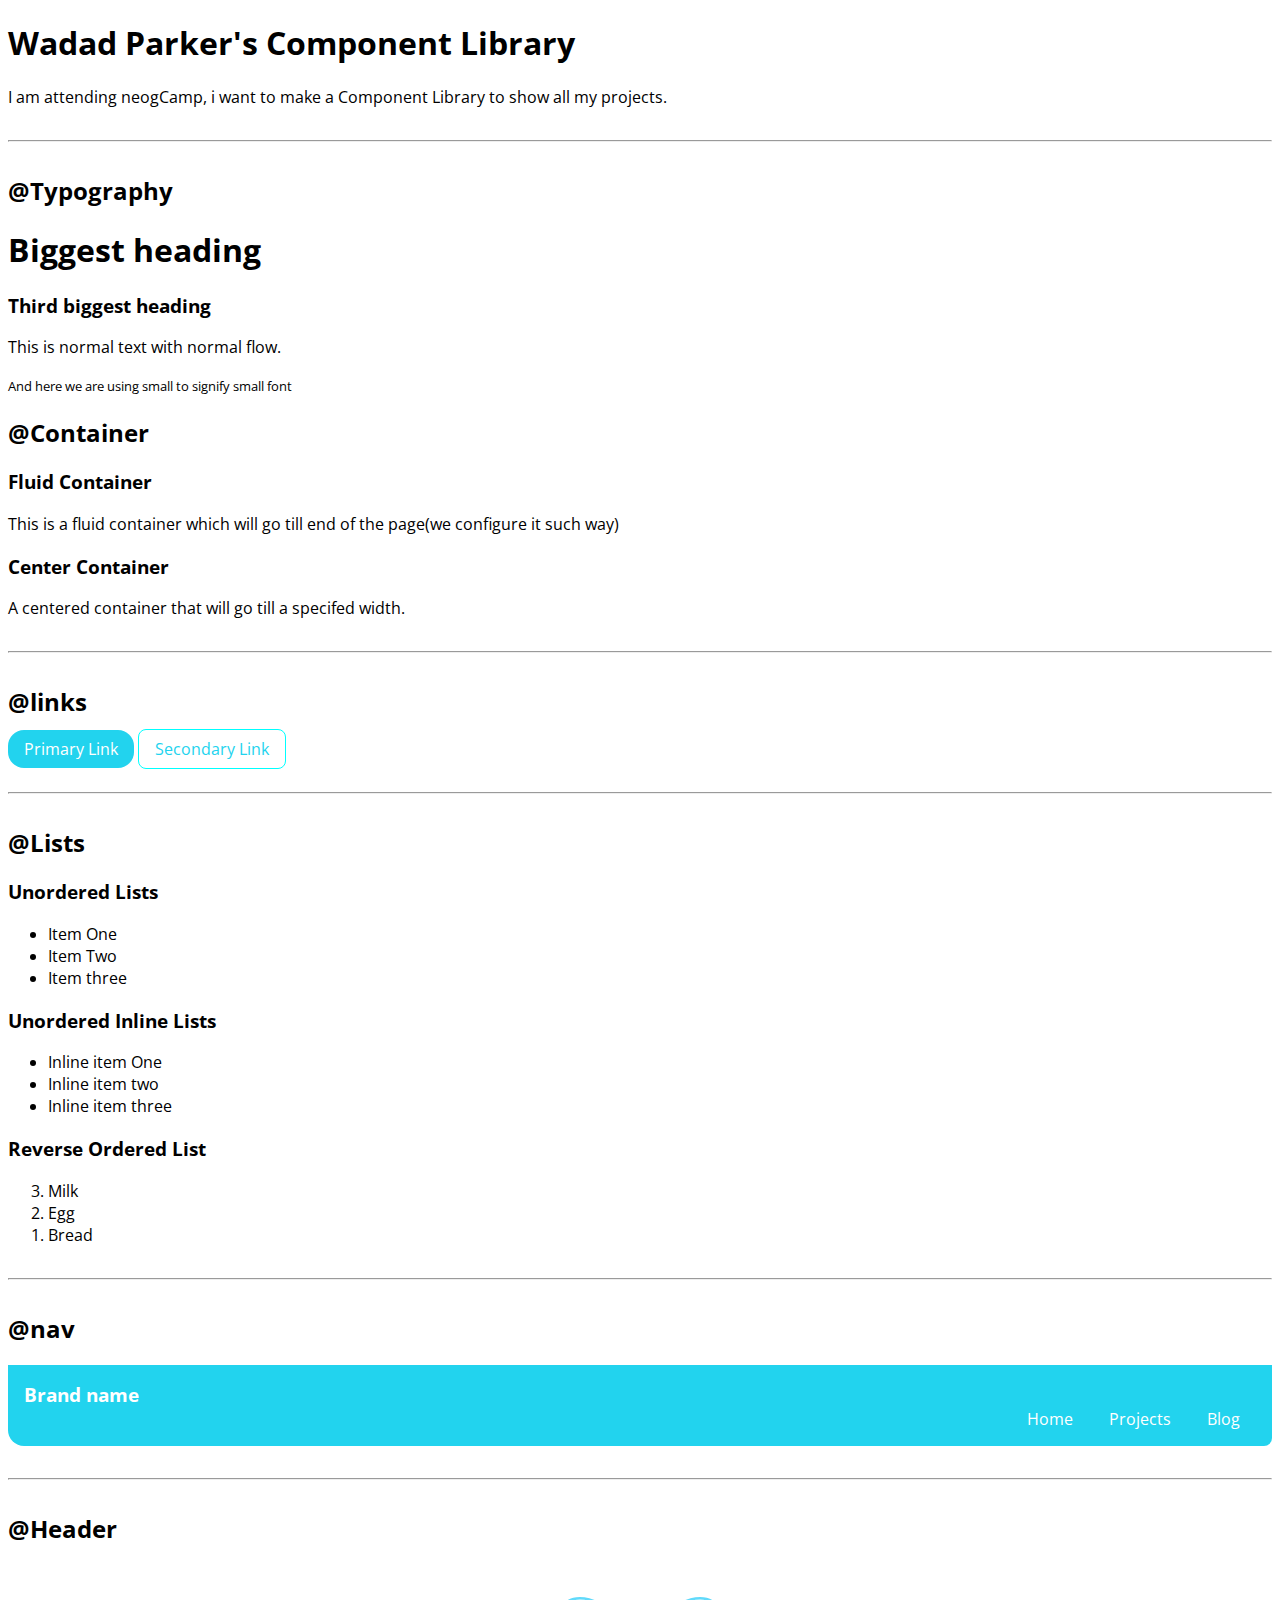
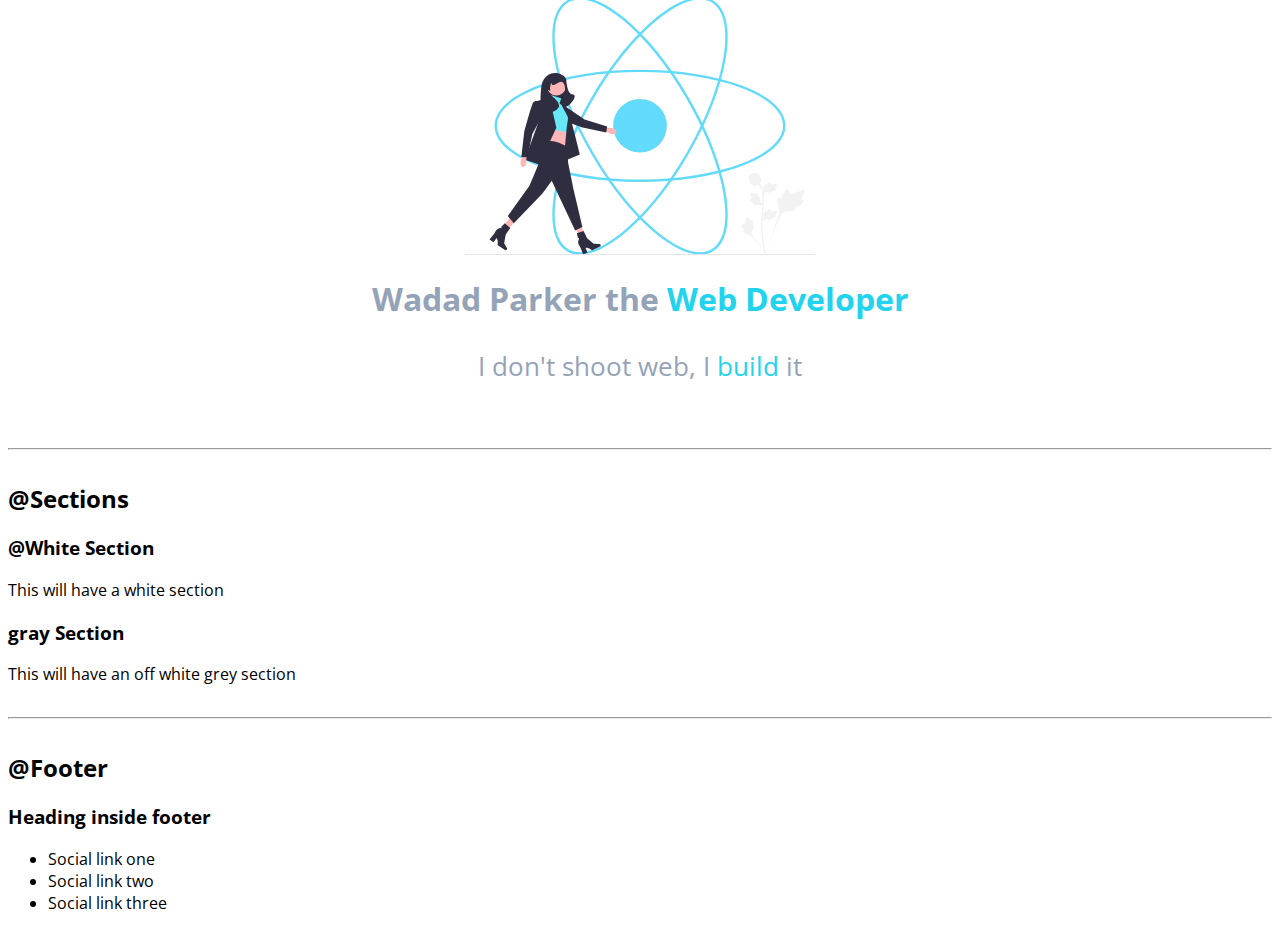
==== index.html @ 49576b52 "style: nav,header,links" ====
<!DOCTYPE html>
<html lang="en">

<head>
    <meta charset="UTF-8">
    <meta http-equiv="X-UA-Compatible" content="IE=edge">
    <meta name="viewport" content="width=device-width, initial-scale=1.0">
    <title>Component Library</title>
    <!-- Css style 1 -->
    <!-- <style>
        body {
            color:red;
        }
    </style> -->
    <!-- Css third way is to import style sheet -->
    <link href="style.css" rel="stylesheet" />
</head>

<body>
    <h1>Wadad Parker's Component Library</h1>
    <!-- Css style 2: go to that tag and have a style to it
    <h1 style="color:red">Wadad Parker's Component Library</h1> -->
    <p>I am attending neogCamp, i want to make a Component Library to show all my projects.</p>

    <hr>

    <h2>@Typography</h2>
    <h1>Biggest heading</h1>
    <h3>Third biggest heading</h3>
    <p>This is normal text with normal flow.</p>
    <small>And here we are using small to signify small font</small>

    <h2>@Container</h2>
    <h3>Fluid Container</h3>
    <div>This is a fluid container which will go till end of the page(we configure it such way)</div>
    <h3>Center Container</h3>
    <div>A centered container that will go till a specifed width.</div>
    <hr>

    <h2>@links</h2>
    <a class="link link-primary" href="/">Primary Link</a>
    <a class="link link-secondary" href="/">Secondary Link</a>
    <hr>
    <h2>@Lists</h2>

    <h3>Unordered Lists</h3>
    <ul>
        <li>Item One</li>
        <li>Item Two</li>
        <li>Item three</li>
    </ul>

    <h3>Unordered Inline Lists</h3>
    <ul>
        <li>Inline item One</li>
        <li>Inline item two</li>
        <li>Inline item three</li>
    </ul>

    <h3>Reverse Ordered List</h3>
    <ol reversed>
        <li>Milk</li>
        <li>Egg</li>
        <li>Bread</li>
    </ol>

    <hr>

    <h2>@nav</h2>

    <nav>
        <div class="nav-div">Brand name
        </div>
        <ul class="nav-list">
            <li class="list-inline">
                <a href="/">Home</a>
            </li>
            <li class="list-inline">
                <a href="/">Projects</a>
            </li>
            <li class="list-inline">
                <a href="/">Blog</a>
            </li>
        </ul>
    </nav>
    <hr>
    <h2>@Header</h2>
    <header class="hero">
        <img class="hero-img"src="images/hero.svg" />
        <!-- <img src="https://pbs.twimg.com/profile_images/1473588543993831426/xYgihW5f_400x400.jpg" /> -->
        <h1 class="hero-heading">Wadad Parker the <span class="hero-span">Web Developer</span></h1>
        <span class="hero-tag">I don't shoot web, I <span class="hero-span">build</span> it</span>
    </header>

    <hr>
    <h2>@Sections</h2>
    <section>
        <div>
        <h3>@White Section</h3>
        <p>This will have a white section</p>
        </div>
    </section>

    <section>
        <h3>gray Section</h3>
        <p>This will have an off white grey section</p>
    </section>

    <hr>
    <h2>@Footer</h2>
    <footer>
        <h3>Heading inside footer</h3>
        <ul>
            <li>Social link one</li>
            <li>Social link two</li>
            <li>Social link three</li>
        </ul>
    </footer>




    <!-- <div style="height: 30vh;">

    </div> -->

</body>

</html>
---- style.css ----
@import url('https://fonts.googleapis.com/css2?family=Open+Sans&display=swap');
body {
    font-family: 'Open Sans', sans-serif;
}

:root {
    --primary-color: #22d3ee; 
    --dark-grey: #94a3b8;
}

hr {
    margin:2rem 0rem;
}

a {
    text-decoration: none;
    color:white;
}

.link {
    padding: 0.5rem 1rem;
}

.link-primary {
    background-color: var(--primary-color);
    color:white;
    border-radius: 1rem;
}


.link-secondary {
    color: var(--primary-color);
    border-radius: 0.5rem;
    border: 1px solid cyan;
}
.list-inline {
    list-style: none;
    display: inline;
    padding: 0.5rem 1rem;
}

nav {
    background-color: var(--primary-color);
    color:white;
    /* padding-inline-start: 0rem; */
    border-bottom-left-radius: 1rem;
    border-bottom-right-radius: 0.5rem;
    padding:1rem;
}

.nav-list {
    text-align:right;
    padding-inline-start: 0rem;
    margin: 1rem 0rem;
    margin-block-start: 0rem;
    margin-block-end: 0rem;
    /* padding: 0.5rem 0rem; */

}


.nav-div {
    /* padding: 0.5rem 1rem; */
    font-weight: bold;
    font-size:1.2rem;
}

.hero {
    padding:2rem;
}

.hero-img {
    max-width: 350px;
    display:block;
    margin:auto;
}
.hero-heading {
    text-align: center;
    color:var(--dark-grey);
    display:block;

}
.hero-span {
    color:var(--primary-color); 
}

.hero-tag {
    color:var(--dark-grey);
    display:block;
    text-align: center;
    font-size:1.6rem;
    padding-top:0.5rem;
}
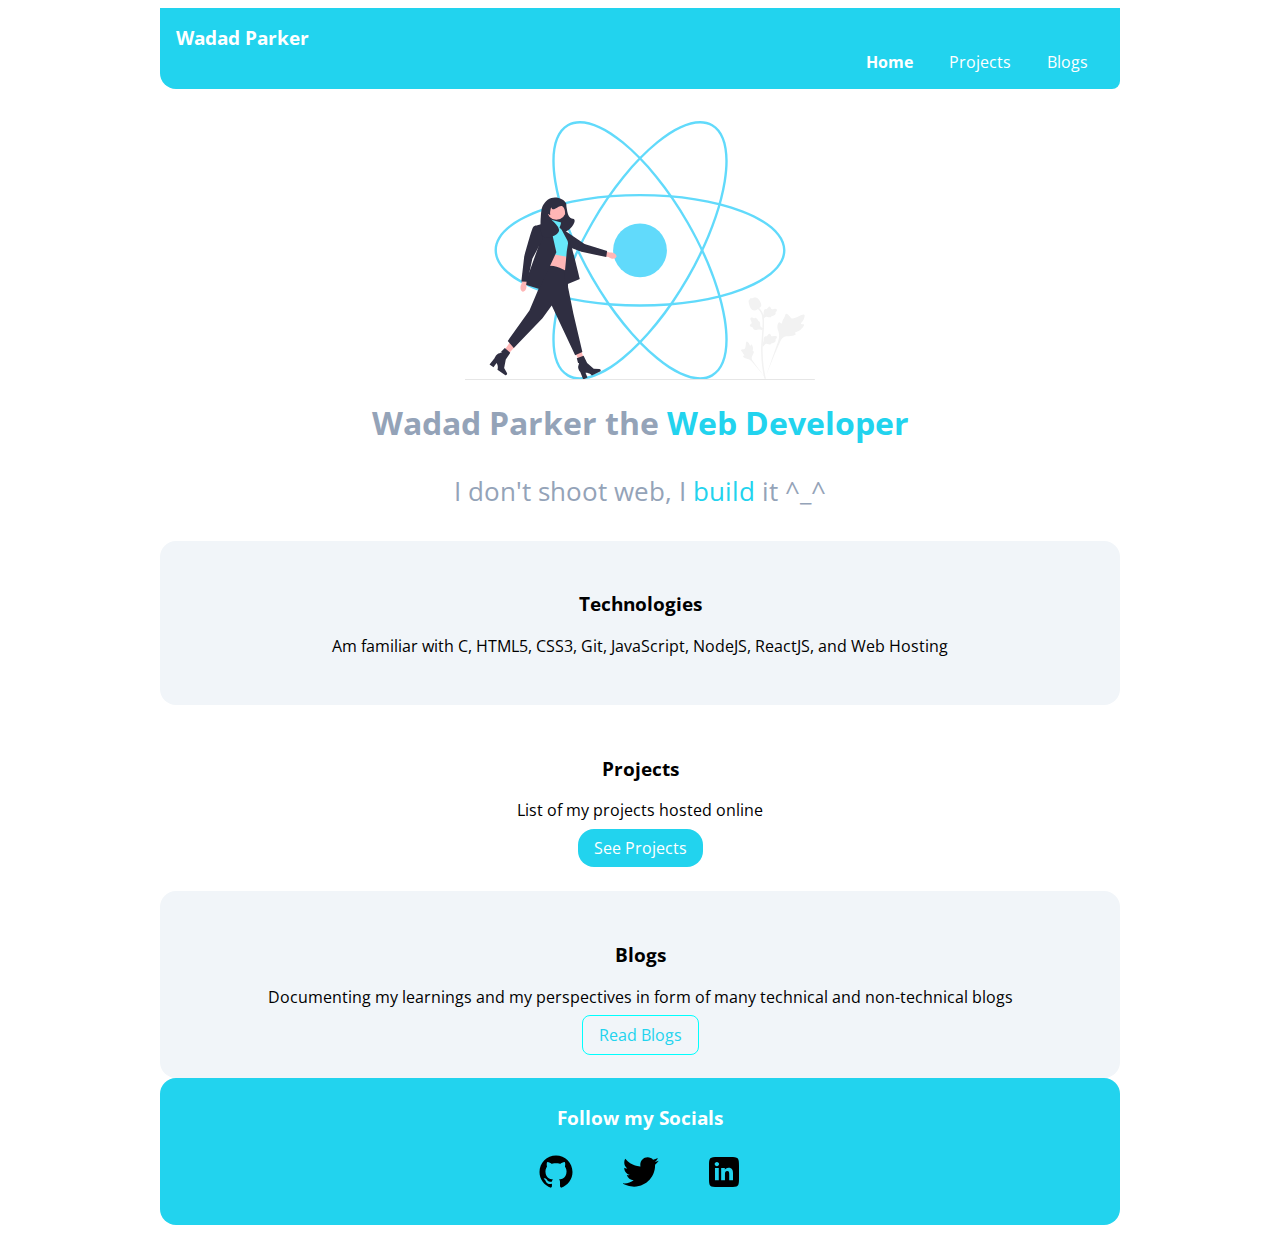
==== commit ddc9a463: "feat: Portfolio Complete" ====
--- a/index.html
+++ b/index.html
@@ -1,129 +1,68 @@
 <!DOCTYPE html>
 <html lang="en">
-
 <head>
     <meta charset="UTF-8">
     <meta http-equiv="X-UA-Compatible" content="IE=edge">
     <meta name="viewport" content="width=device-width, initial-scale=1.0">
-    <title>Component Library</title>
-    <!-- Css style 1 -->
-    <!-- <style>
-        body {
-            color:red;
-        }
-    </style> -->
-    <!-- Css third way is to import style sheet -->
-    <link href="style.css" rel="stylesheet" />
+    <title>Home | WadadParker</title>
+    <link href="/style.css" rel="stylesheet" />
 </head>
-
 <body>
-    <h1>Wadad Parker's Component Library</h1>
-    <!-- Css style 2: go to that tag and have a style to it
-    <h1 style="color:red">Wadad Parker's Component Library</h1> -->
-    <p>I am attending neogCamp, i want to make a Component Library to show all my projects.</p>
-
-    <hr>
-
-    <h2>@Typography</h2>
-    <h1>Biggest heading</h1>
-    <h3>Third biggest heading</h3>
-    <p>This is normal text with normal flow.</p>
-    <small>And here we are using small to signify small font</small>
-
-    <h2>@Container</h2>
-    <h3>Fluid Container</h3>
-    <div>This is a fluid container which will go till end of the page(we configure it such way)</div>
-    <h3>Center Container</h3>
-    <div>A centered container that will go till a specifed width.</div>
-    <hr>
-
-    <h2>@links</h2>
-    <a class="link link-primary" href="/">Primary Link</a>
-    <a class="link link-secondary" href="/">Secondary Link</a>
-    <hr>
-    <h2>@Lists</h2>
-
-    <h3>Unordered Lists</h3>
-    <ul>
-        <li>Item One</li>
-        <li>Item Two</li>
-        <li>Item three</li>
-    </ul>
-
-    <h3>Unordered Inline Lists</h3>
-    <ul>
-        <li>Inline item One</li>
-        <li>Inline item two</li>
-        <li>Inline item three</li>
-    </ul>
-
-    <h3>Reverse Ordered List</h3>
-    <ol reversed>
-        <li>Milk</li>
-        <li>Egg</li>
-        <li>Bread</li>
-    </ol>
-
-    <hr>
-
-    <h2>@nav</h2>
-
     <nav>
-        <div class="nav-div">Brand name
+        <div class="nav-div">Wadad Parker
         </div>
         <ul class="nav-list">
-            <li class="list-inline">
+            <li class="list-inline link-active">
                 <a href="/">Home</a>
             </li>
             <li class="list-inline">
-                <a href="/">Projects</a>
+                <a href="/projects.html">Projects</a>
             </li>
             <li class="list-inline">
-                <a href="/">Blog</a>
+                <a href="/blogs.html">Blogs</a>
             </li>
         </ul>
     </nav>
-    <hr>
-    <h2>@Header</h2>
     <header class="hero">
-        <img class="hero-img"src="images/hero.svg" />
-        <!-- <img src="https://pbs.twimg.com/profile_images/1473588543993831426/xYgihW5f_400x400.jpg" /> -->
+        <img class="hero-img" src="images/hero.svg" />
         <h1 class="hero-heading">Wadad Parker the <span class="hero-span">Web Developer</span></h1>
-        <span class="hero-tag">I don't shoot web, I <span class="hero-span">build</span> it</span>
+        <span class="hero-tag">I don't shoot web, I <span class="hero-span">build</span> it ^_^</span>
     </header>
-
-    <hr>
-    <h2>@Sections</h2>
-    <section>
+    <section class="section-gray">
+        <h3>Technologies</h3>
+        <p>Am familiar with C, HTML5, CSS3, Git, JavaScript, NodeJS, ReactJS, and Web Hosting</p>
+    </section>
+    <section class="section-white">
         <div>
-        <h3>@White Section</h3>
-        <p>This will have a white section</p>
+            <h3>Projects</h3>
+            <p>List of my projects hosted online</p>
+            <a class="link link-primary" href="/">See Projects</a>
         </div>
     </section>
-
-    <section>
-        <h3>gray Section</h3>
-        <p>This will have an off white grey section</p>
+    <section class="section-gray">
+        <h3>Blogs</h3>
+        <p>Documenting my learnings and my perspectives in form of many technical and non-technical blogs</p>
+        <a class="link link-secondary" href="/">Read Blogs</a>
     </section>
-
-    <hr>
-    <h2>@Footer</h2>
     <footer>
-        <h3>Heading inside footer</h3>
-        <ul>
-            <li>Social link one</li>
-            <li>Social link two</li>
-            <li>Social link three</li>
+        <h3>Follow my Socials</h3>
+        <ul class="footer-list">
+            <li class="footer-inline">
+                <a href="https://github.com/WadadParker" target="_blank">
+                    <img src="images/icons8-github.svg" />
+                </a>
+            </li>
+            <li class="footer-inline">
+                <a href="https://twitter.com/wadadparker" target="_blank">
+                    <img src="images/icons8-twitter.svg" />
+                </a>
+            </li>
+            <li class="footer-inline">
+                <a href="https://in.linkedin.com/in/wadad-parker-5570671b5" target="_blank">
+                    <img src="images/icons8-linkedin.svg" />
+                </a>
+            </li>
         </ul>
     </footer>
-
-
-
-
-    <!-- <div style="height: 30vh;">
-
-    </div> -->
-
 </body>
-
 </html>--- a/style.css
+++ b/style.css
@@ -1,11 +1,14 @@
 @import url('https://fonts.googleapis.com/css2?family=Open+Sans&display=swap');
 body {
     font-family: 'Open Sans', sans-serif;
+    margin-left: 10rem;
+    margin-right: 10rem;
 }
 
 :root {
     --primary-color: #22d3ee; 
     --dark-grey: #94a3b8;
+    --light-grey: #f1f5f9;
 }
 
 hr {
@@ -19,12 +22,14 @@
 
 .link {
     padding: 0.5rem 1rem;
+    
 }
 
 .link-primary {
     background-color: var(--primary-color);
     color:white;
     border-radius: 1rem;
+    margin:1rem;
 }
 
 
@@ -32,7 +37,15 @@
     color: var(--primary-color);
     border-radius: 0.5rem;
     border: 1px solid cyan;
+    margin:1rem;
 }
+.link-active {
+        font-weight: bold;
+}
+
+
+
+
 .list-inline {
     list-style: none;
     display: inline;
@@ -90,4 +103,39 @@
     text-align: center;
     font-size:1.6rem;
     padding-top:0.5rem;
-}+} 
+
+.section-white {
+    text-align: center;
+    padding:2rem;
+}
+
+.section-gray {
+    text-align: center;
+    padding:2rem;
+    background-color:var(--light-grey);
+    border-radius: 1rem;
+    
+}
+
+footer {
+    background-color: var(--primary-color);
+    padding:0.5rem;
+    text-align: center;
+    border-radius: 1rem;
+    color:white;
+}
+
+.footer-list {
+    text-align: center;
+    padding-inline-start:0rem;
+}
+
+.footer-inline {
+    list-style: none;
+    display: inline;
+    padding-left: 1rem;
+    padding-right: 1rem;
+    
+}
+
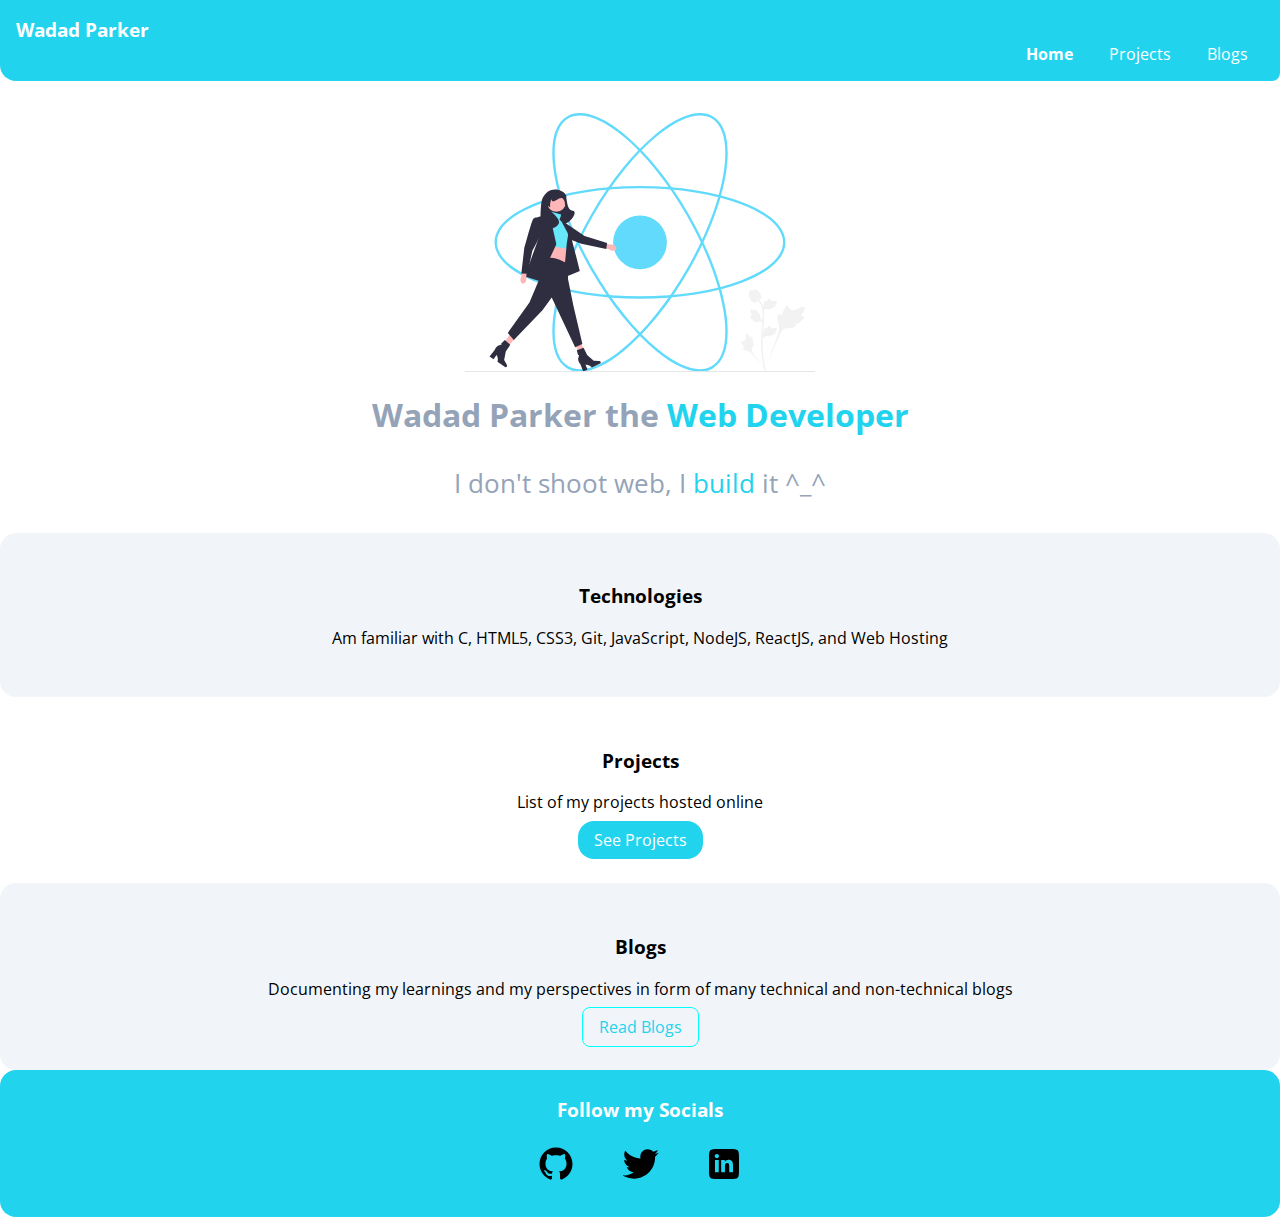
==== commit c9d81881: "feat: Projects listed" ====
--- a/index.html
+++ b/index.html
@@ -4,6 +4,7 @@
     <meta charset="UTF-8">
     <meta http-equiv="X-UA-Compatible" content="IE=edge">
     <meta name="viewport" content="width=device-width, initial-scale=1.0">
+    <meta name="author" content="Wadad Parker">
     <title>Home | WadadParker</title>
     <link href="/style.css" rel="stylesheet" />
 </head>
@@ -33,16 +34,16 @@
         <p>Am familiar with C, HTML5, CSS3, Git, JavaScript, NodeJS, ReactJS, and Web Hosting</p>
     </section>
     <section class="section-white">
-        <div>
+        <!-- <div> -->
             <h3>Projects</h3>
             <p>List of my projects hosted online</p>
-            <a class="link link-primary" href="/">See Projects</a>
-        </div>
+            <a class="link link-primary" href="/projects.html">See Projects</a>
+        <!-- </div> -->
     </section>
     <section class="section-gray">
         <h3>Blogs</h3>
         <p>Documenting my learnings and my perspectives in form of many technical and non-technical blogs</p>
-        <a class="link link-secondary" href="/">Read Blogs</a>
+        <a class="link link-secondary" href="/blogs.html">Read Blogs</a>
     </section>
     <footer>
         <h3>Follow my Socials</h3>
--- a/style.css
+++ b/style.css
@@ -1,8 +1,10 @@
 @import url('https://fonts.googleapis.com/css2?family=Open+Sans&display=swap');
 body {
     font-family: 'Open Sans', sans-serif;
-    margin-left: 10rem;
-    margin-right: 10rem;
+    /* margin-left: 20rem;
+    margin-right: 20rem; */
+    margin: auto;
+    max-width: 80rem;
 }
 
 :root {
@@ -29,7 +31,7 @@
     background-color: var(--primary-color);
     color:white;
     border-radius: 1rem;
-    margin:1rem;
+    margin:1.5rem 0.5rem;
 }
 
 
@@ -37,7 +39,7 @@
     color: var(--primary-color);
     border-radius: 0.5rem;
     border: 1px solid cyan;
-    margin:1rem;
+    margin:1.5rem 0.5rem;
 }
 .link-active {
         font-weight: bold;
@@ -51,6 +53,10 @@
     display: inline;
     padding: 0.5rem 1rem;
 }
+.list-non-bullet {
+    list-style: none;
+}
+
 
 nav {
     background-color: var(--primary-color);
@@ -118,6 +124,15 @@
     
 }
 
+.section-head {
+    font-size: 1.3rem;
+}
+
+.section-para {
+    padding-bottom: 1rem;
+}
+
+
 footer {
     background-color: var(--primary-color);
     padding:0.5rem;
@@ -139,3 +154,6 @@
     
 }
 
+/* Project style */
+
+
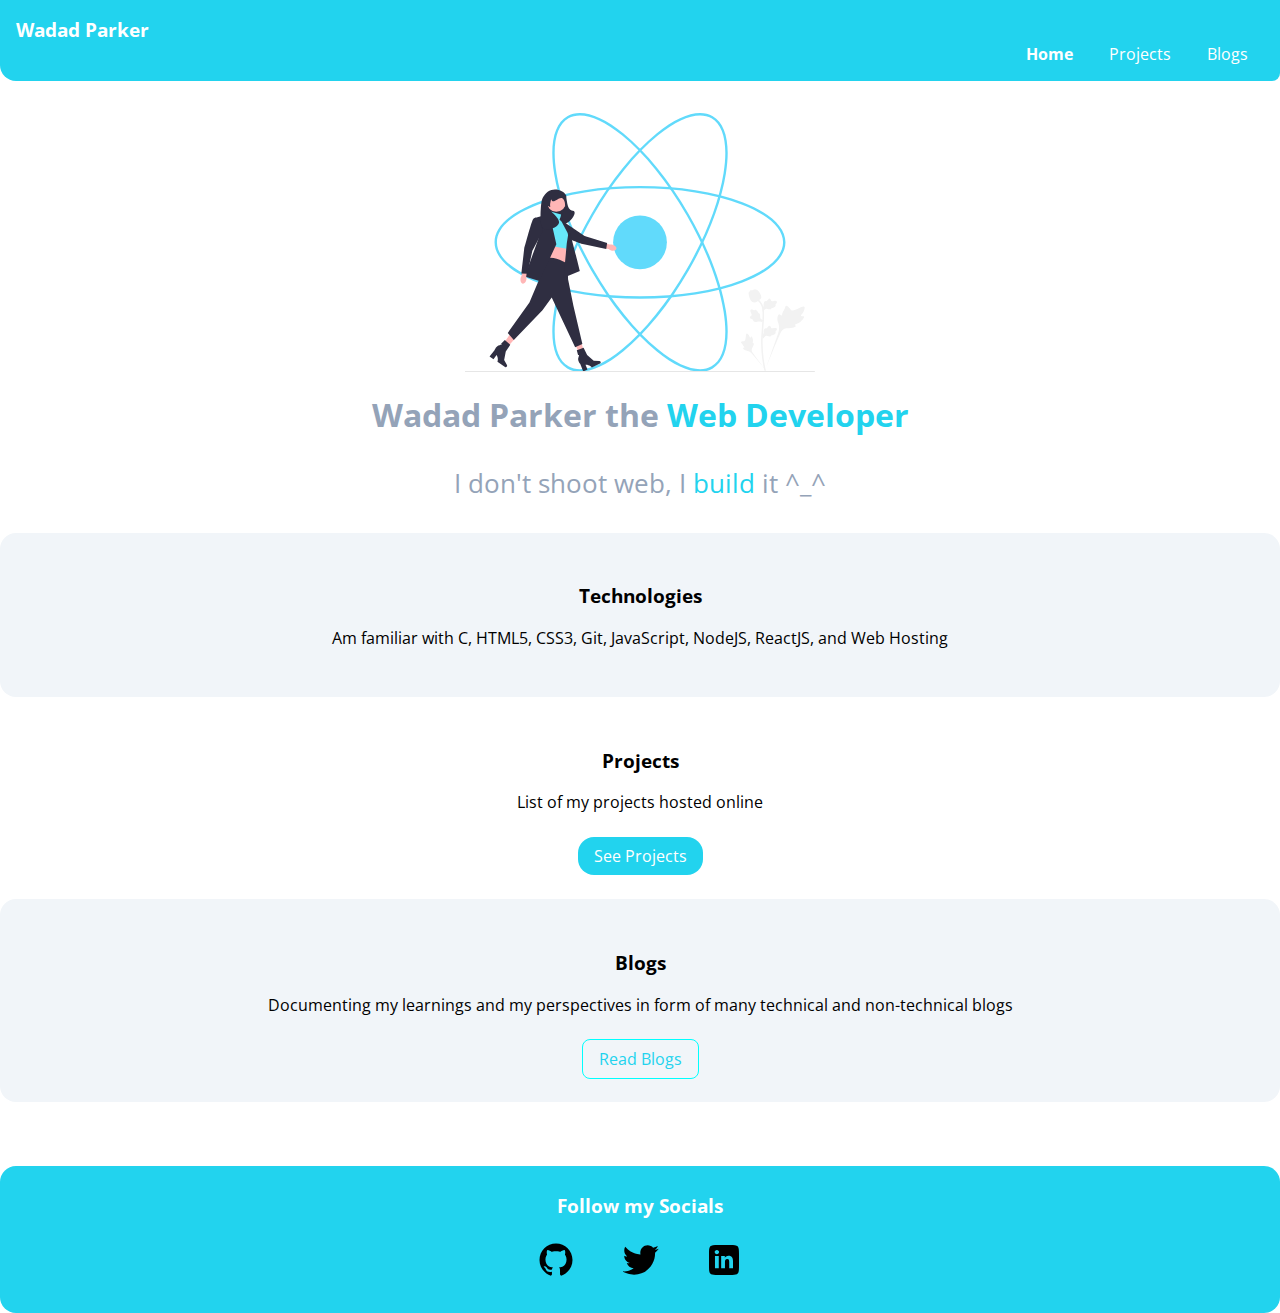
==== commit ac064e69: "feat: blog listing page" ====
--- a/index.html
+++ b/index.html
@@ -36,13 +36,13 @@
     <section class="section-white">
         <!-- <div> -->
             <h3>Projects</h3>
-            <p>List of my projects hosted online</p>
+            <p class="section-para">List of my projects hosted online</p>
             <a class="link link-primary" href="/projects.html">See Projects</a>
         <!-- </div> -->
     </section>
     <section class="section-gray">
         <h3>Blogs</h3>
-        <p>Documenting my learnings and my perspectives in form of many technical and non-technical blogs</p>
+        <p class="section-para">Documenting my learnings and my perspectives in form of many technical and non-technical blogs</p>
         <a class="link link-secondary" href="/blogs.html">Read Blogs</a>
     </section>
     <footer>
--- a/style.css
+++ b/style.css
@@ -139,6 +139,7 @@
     text-align: center;
     border-radius: 1rem;
     color:white;
+    margin-top: 4rem;
 }
 
 .footer-list {
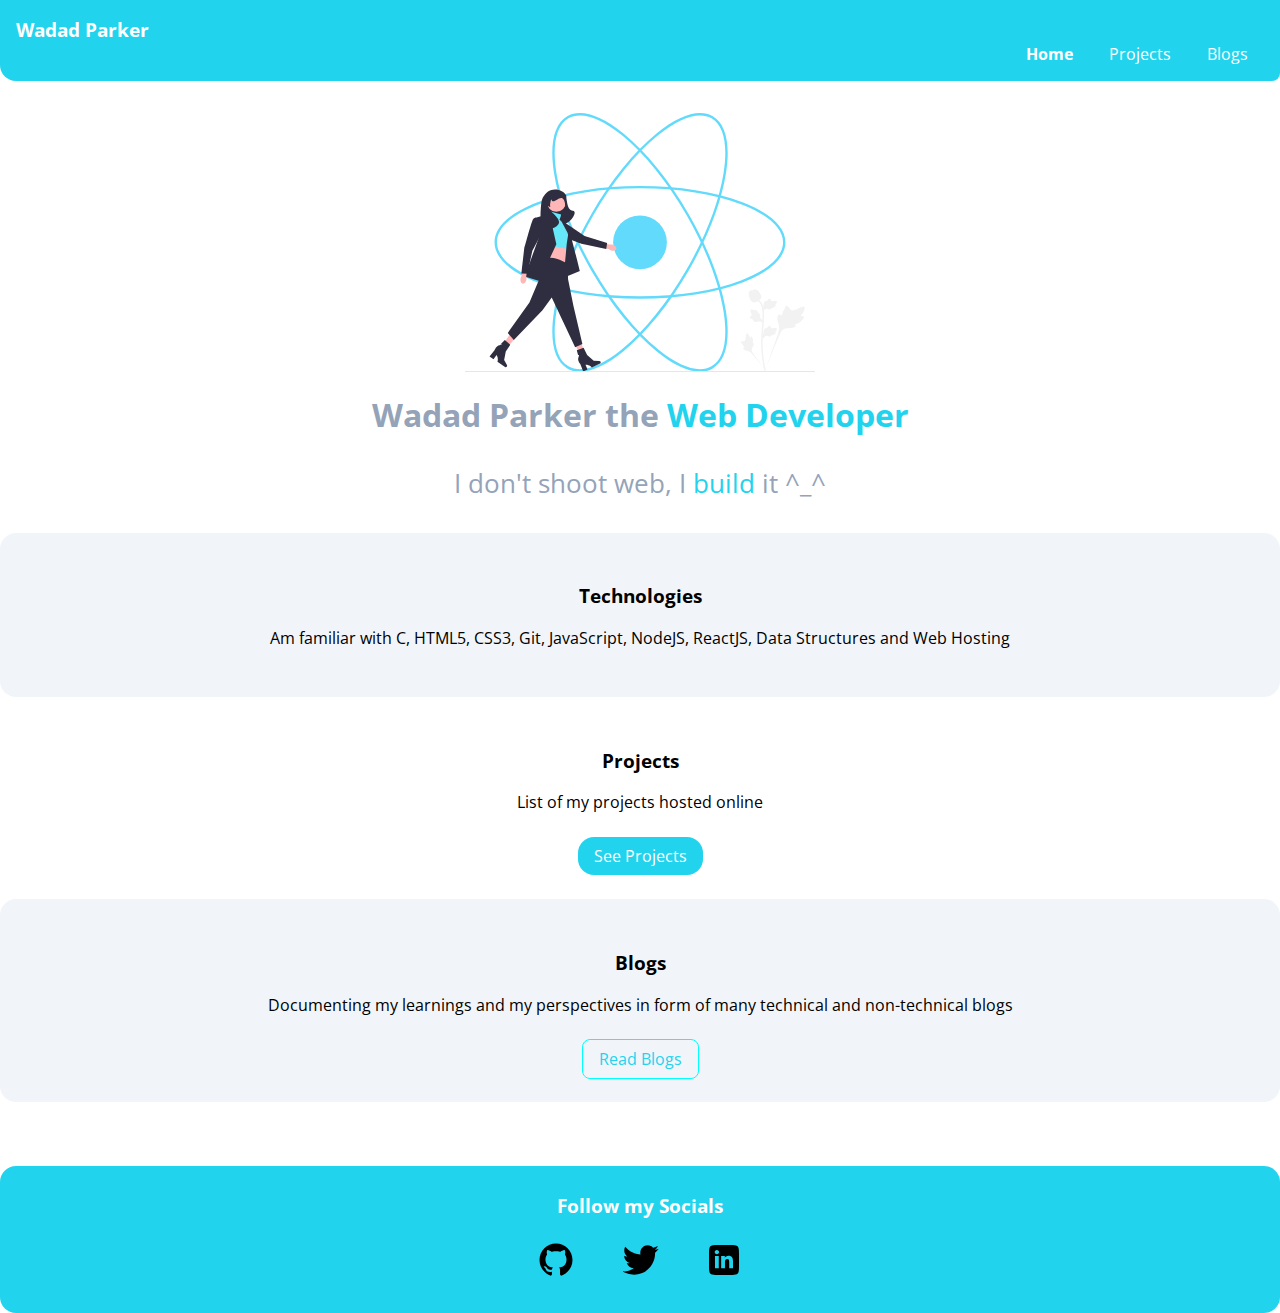
==== commit 106345c8: "feat: blog1 complete" ====
--- a/index.html
+++ b/index.html
@@ -31,7 +31,7 @@
     </header>
     <section class="section-gray">
         <h3>Technologies</h3>
-        <p>Am familiar with C, HTML5, CSS3, Git, JavaScript, NodeJS, ReactJS, and Web Hosting</p>
+        <p>Am familiar with C, HTML5, CSS3, Git, JavaScript, NodeJS, ReactJS, Data Structures and Web Hosting</p>
     </section>
     <section class="section-white">
         <!-- <div> -->
--- a/style.css
+++ b/style.css
@@ -155,6 +155,17 @@
     
 }
 
-/* Project style */
+.blog {
+    text-align: center;
+    margin-top: 4rem;
+}
 
+.blog-link {
+    font-size: 1.3rem;
+    padding: 1rem 3rem;
+    border-radius: 1rem;
+}
 
+.blog-span {
+    font-size: 1.5rem;
+}
